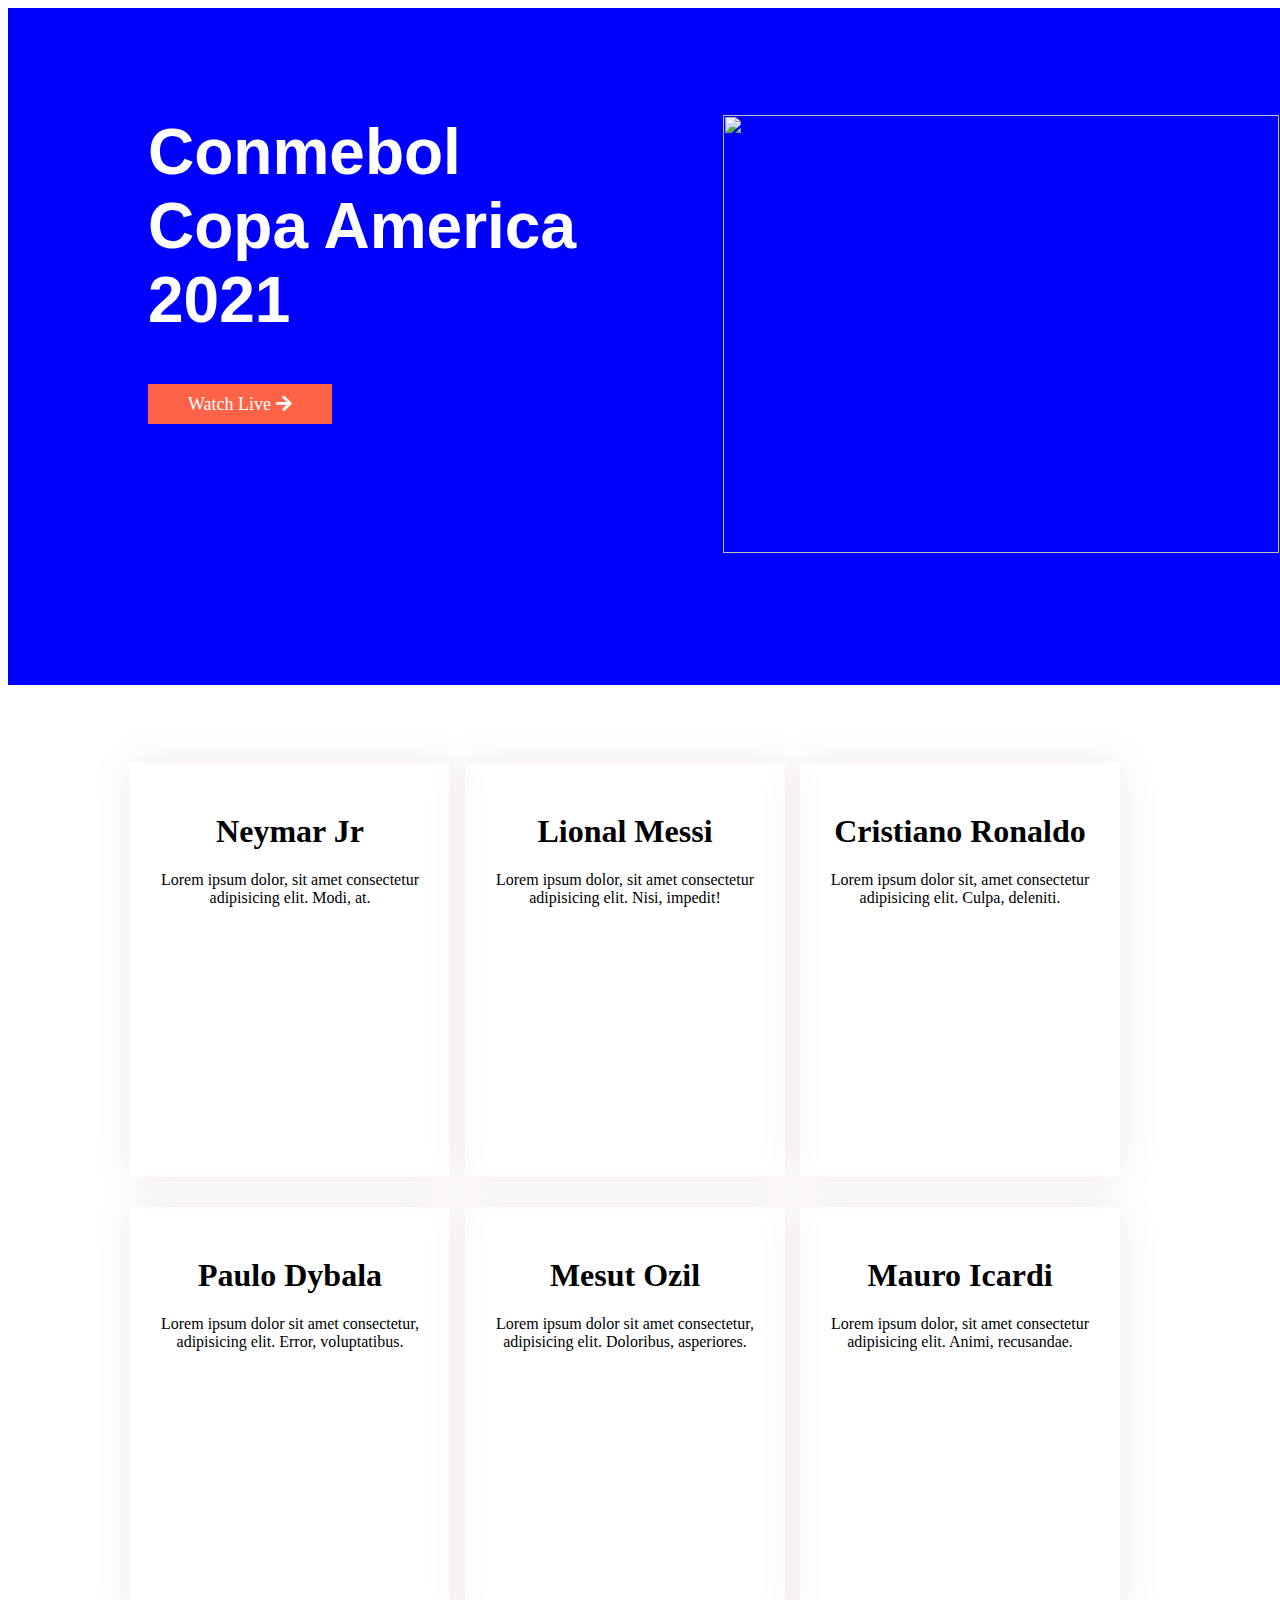
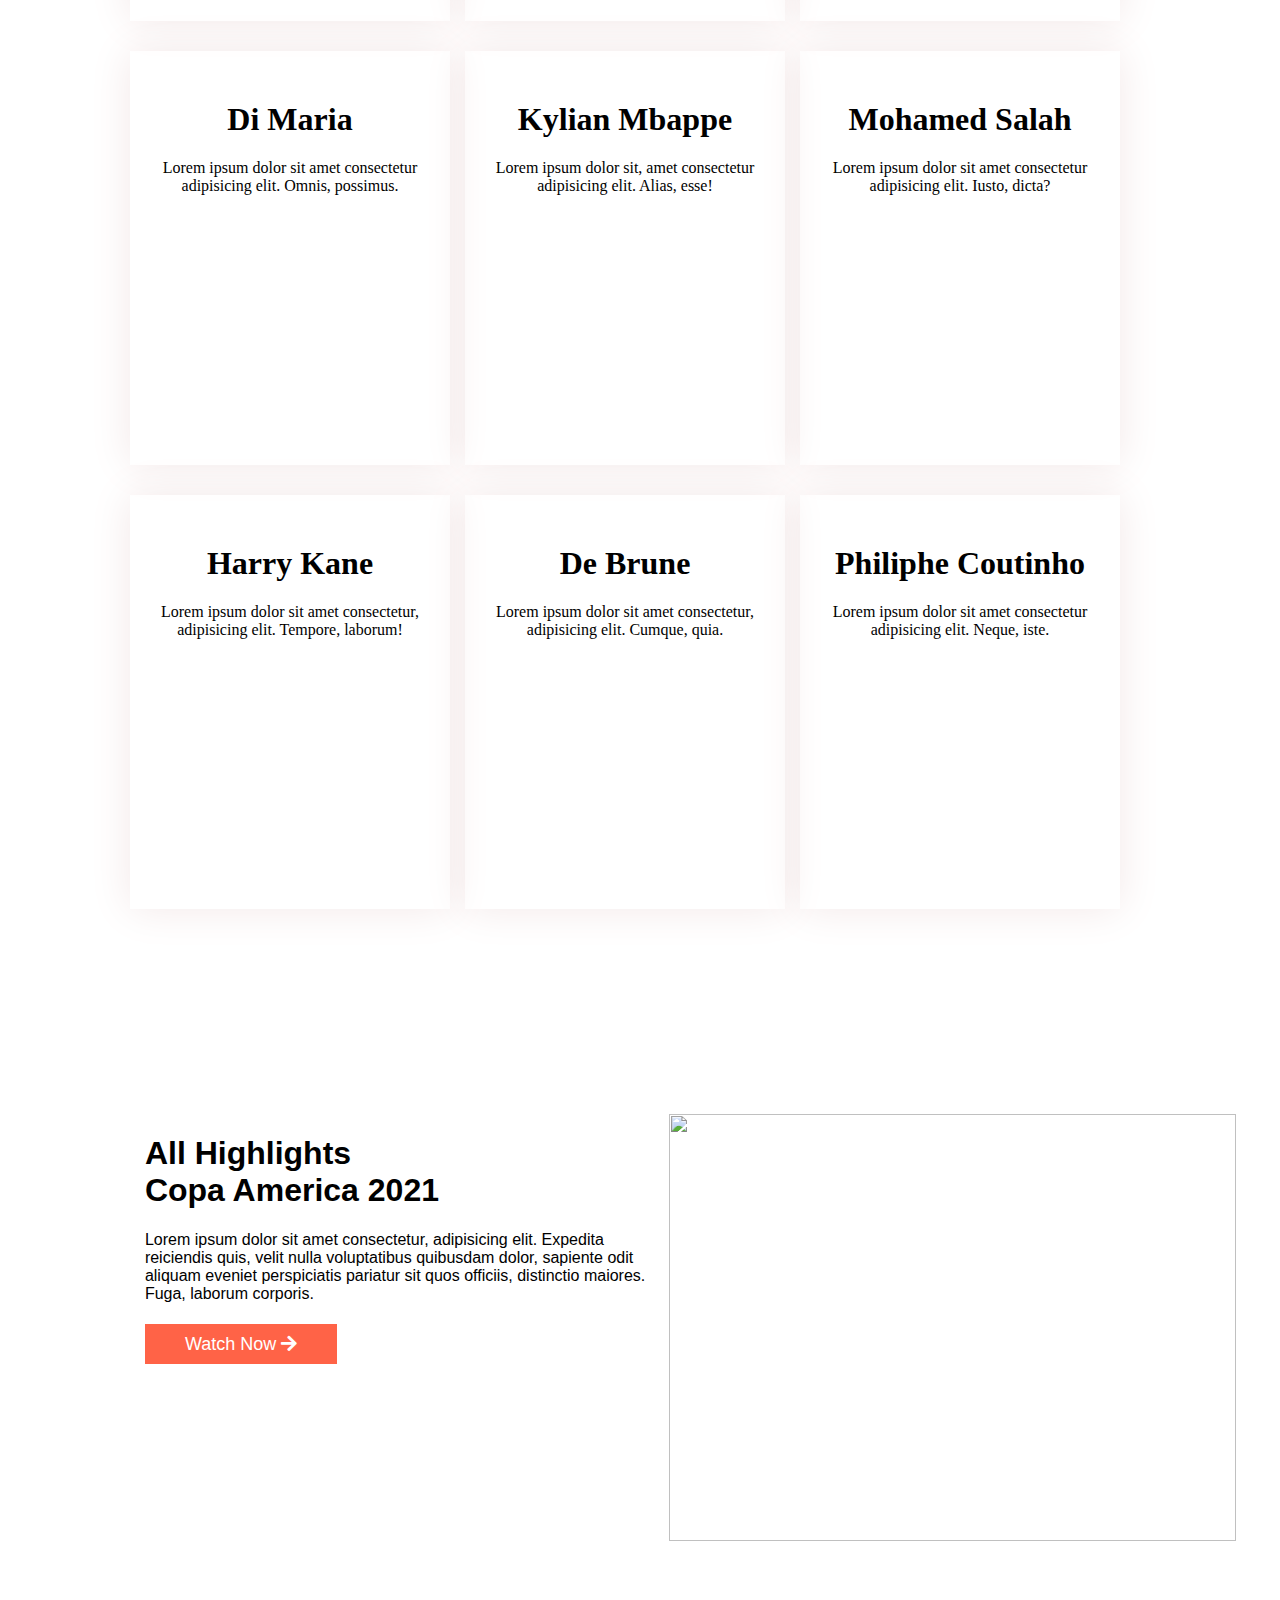
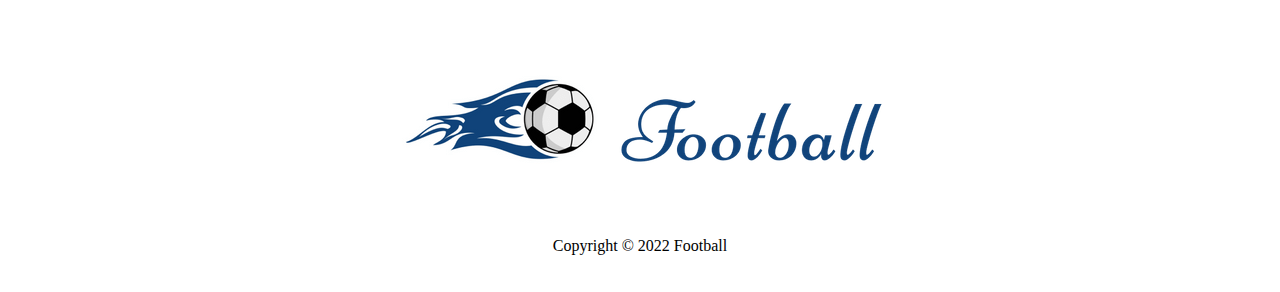
==== Index.html @ 779f8943 "first-assignment" ====
<!DOCTYPE html>
<html lang="en">

<head>
    <meta charset="UTF-8">
    <meta http-equiv="X-UA-Compatible" content="IE=edge">
    <meta name="viewport" content="width=device-width, initial-scale=1.0">
    <title>second-assignment</title>
    <link rel="stylesheet" href="https://cdnjs.cloudflare.com/ajax/libs/font-awesome/5.15.3/css/all.min.css">
    <link rel="stylesheet" href="style.css">
</head>

<body>
    <!-- header start -->
    <header>


    </header>
    <!-- header end -->
    <main>
        <section class="start-container">
            <div class="header">
                <div class="copa-text">
                    <h1 class="text-size">Conmebol <br> Copa America <br> 2021</h1>
                    <a class="watch-button" href="">Watch Live <i class="fas fa-arrow-right"></i></a>
                </div>
                <div class="banner">
                    <img src="images/banner.png" alt="">
                </div>

            </div>

        </section>
        <!-- players dtails start -->
        <section class="players-container">
            <div class="players-details">
                <div class="players">
                    <div class="player"><img src="images/players/player-1.png" alt="">
                        <div class="player-content">
                            <h1>Neymar Jr</h1>
                            <p>Lorem ipsum dolor, sit amet consectetur adipisicing elit. Modi, at.</p>

                        </div>
                    </div>
                    <div class="player"><img src="images/players/player-2.png" alt="">
                        <div class="player-content">
                            <h1>Lional Messi</h1>
                            <p>Lorem ipsum dolor, sit amet consectetur adipisicing elit. Nisi, impedit!</p>
                        </div>
                    </div>
                    <div class="player"><img src="images/players/player-3.png" alt="">
                        <div class="player-content">
                            <h1>Cristiano Ronaldo</h1>
                            <p>Lorem ipsum dolor sit, amet consectetur adipisicing elit. Culpa, deleniti.</p>
                        </div>
                    </div>
                    <div class="player"><img src="images/players/player-4.png" alt="">
                        <div class="player-contant">
                            <h1>Paulo Dybala</h1>
                            <p>Lorem ipsum dolor sit amet consectetur, adipisicing elit. Error, voluptatibus.

                            </p>
                        </div>
                    </div>
                    <div class="player"><img src="images/players/player-5.png" alt="">
                        <div class="player-content">
                            <h1>Mesut Ozil</h1>
                            <p>Lorem ipsum dolor sit amet consectetur, adipisicing elit. Doloribus, asperiores.</p>
                        </div>
                    </div>
                    <div class="player"><img src="images/players/player-6.png" alt="">
                        <div class="player-content">
                            <h1>Mauro Icardi</h1>
                            <p>Lorem ipsum dolor, sit amet consectetur adipisicing elit. Animi, recusandae.</p>
                        </div>
                    </div>
                    <div class="player"><img src="images/players/player-7.png" alt="">
                        <div class="player-content">
                            <h1>Di Maria</h1>
                            <p>Lorem ipsum dolor sit amet consectetur adipisicing elit. Omnis, possimus.</p>
                        </div>
                    </div>
                    <div class="player"><img src="images/players/player-8.png" alt="">
                        <div class="player-content">
                            <h1>Kylian Mbappe</h1>
                            <p>Lorem ipsum dolor sit, amet consectetur adipisicing elit. Alias, esse!</p>
                        </div>
                    </div>
                    <div class="player"><img src="images/players/player-9.png" alt="">
                        <div class="player-content">
                            <h1>Mohamed Salah</h1>
                            <p>Lorem ipsum dolor sit amet consectetur adipisicing elit. Iusto, dicta?</p>
                        </div>
                    </div>
                    <div class="player"><img src="images/players/player-10.png" alt="">
                        <div class="player-content">
                            <h1>Harry Kane</h1>
                            <p>Lorem ipsum dolor sit amet consectetur, adipisicing elit. Tempore, laborum!</p>
                        </div>
                    </div>
                    <div class="player"><img src="images/players/player-11.png" alt="">
                        <div class="player-content">
                            <div class="player-content">
                                <h1>De Brune</h1>
                                <p>Lorem ipsum dolor sit amet consectetur, adipisicing elit. Cumque, quia.</p>
                            </div>
                        </div>
                    </div>
                    <div class="player"><img src="images/players/player-12.png" alt="">
                        <div class="player-content">
                            <h1>Philiphe Coutinho</h1>
                            <p>Lorem ipsum dolor sit amet consectetur adipisicing elit. Neque, iste.</p>
                        </div>
                    </div>
                </div>
            </div>

        </section>
        <section copa-container>
            <div class="highlights">
                <div class="all-highlights">
                    <h1 class="font-size">
                        All Highlights <br> Copa America 2021
                    </h1>
                    <p>Lorem ipsum dolor sit amet consectetur, adipisicing elit. Expedita reiciendis quis, velit nulla
                        voluptatibus quibusdam dolor, sapiente odit aliquam eveniet perspiciatis pariatur sit quos
                        officiis, distinctio maiores. Fuga, laborum corporis.</p>

                    <a class="watch-button" target="blank" href="">Watch Now <i class="fas fa-arrow-right"></i></a>





                </div>
                <div class="cover">
                    <img src="images/match.png" alt="">
                </div>
            </div>
        </section>


    </main>
    <footer>
        <section class="container">
            <div class="footer-menu">
                <!-- logo images  -->
                <div class="logo-img">
                    <img src="images/Logo2.png" alt="">

                </div>
                <div class="social">
                    <img src="images/Social Icons/Instagram.png" alt="">
                    <img src="images/Social Icons/Dribbble.png" alt="">
                    <img src="images/Social Icons/Twitter.png" alt="">
                    <img src="images/Social Icons/Youtube.png" alt="">
                </div>
                <div>
                    <p>Copyright © 2022 Football</p>
                </div>
            </div>


        </section>
    </footer>


</body>

</html>
---- style.css ----
/* conmebol copa america 2021  */
.start-container{
    width: 1404px;
    height: 677px;
    background-color: blue;
    
}
.header{
    width: 1149px;
    height: 456px;
    display: grid;
    grid-template-columns: repeat(2, 1fr);
    align-items: center;
    margin-left: 140px;
    margin-right: 160px;
    
    
}
.text-size{
    font-family: 'Poppins', sans-serif;
    font-size: 4em;
    font-weight: 700;
    color: white;
    
}

.banner img{
    width: 556px;
    height: 438px;
    position: relative;
    right: 135;
    top: 100px;
    

}
/* players details style  */


.players-container{
    display: flex;
    justify-content: center;
    
}
.players-details{
    display: flex;
    align-items: flex-start;
    min-width: 1050px;
    margin: 5%;

}

.players{
    display: grid;
    grid-template-columns: repeat(3, 1fr);
    grid-row-gap: 30px;
    flex-direction: row;
    padding: 15px;
    
    
}
.player img{
    width: 100%;
    align-items: center;
    
    
    
}
.player{
    box-shadow: 0px 0px 40px  rgb(243, 232, 232);
    width: 300px;
    height: 394px;
    text-align: center;
    align-items: center;
    padding: 10px;
    border: 5%;
    margin-right: 15px;
    
}
.copa-container{
    width: 1102px;
    height: 427px;
}
.highlights{
    display: grid;
    grid-template-columns: repeat(2, 1fr);
    margin-left: 10%;
    width: 1102px;
    margin: 10%;
    
    
}
@import url('https://fonts.googleapis.com/css2?family=Poppins:wght@900&display=swap');
.all-highlights{
    margin-left: 2%;
    font-family: 'Poppins', sans-serif;
    
}
.font-size{
    font-size: 2em;
}
.cover img{
    width: 567px;
    height: 427px;
    align-items: center;
    margin-left: 10px;
}
.watch-button{
    text-decoration: none;
    color: white;
    background-color: tomato;
    padding: 10px 40px;
    font-size: large;
    margin-bottom:  2%;
    position: relative;
    top: 15px;
}
.container{
    width: 484px;
    height: 213px;
}
footer{
    display: flex;
    justify-content: center;
    align-items: center;
}
.footer-menu{
    align-items: center;
    display: flex;
    flex-direction: column;
    justify-content: center;
}
.logo-img{
    width: 484px;
    height: 110px;
    
    
}
.social{
    display: flex;
    justify-content: center;
    align-items: center;
    margin: 20px;
}
.social img{
   
    margin-right: 10px;  
    width: 50px;
    
}
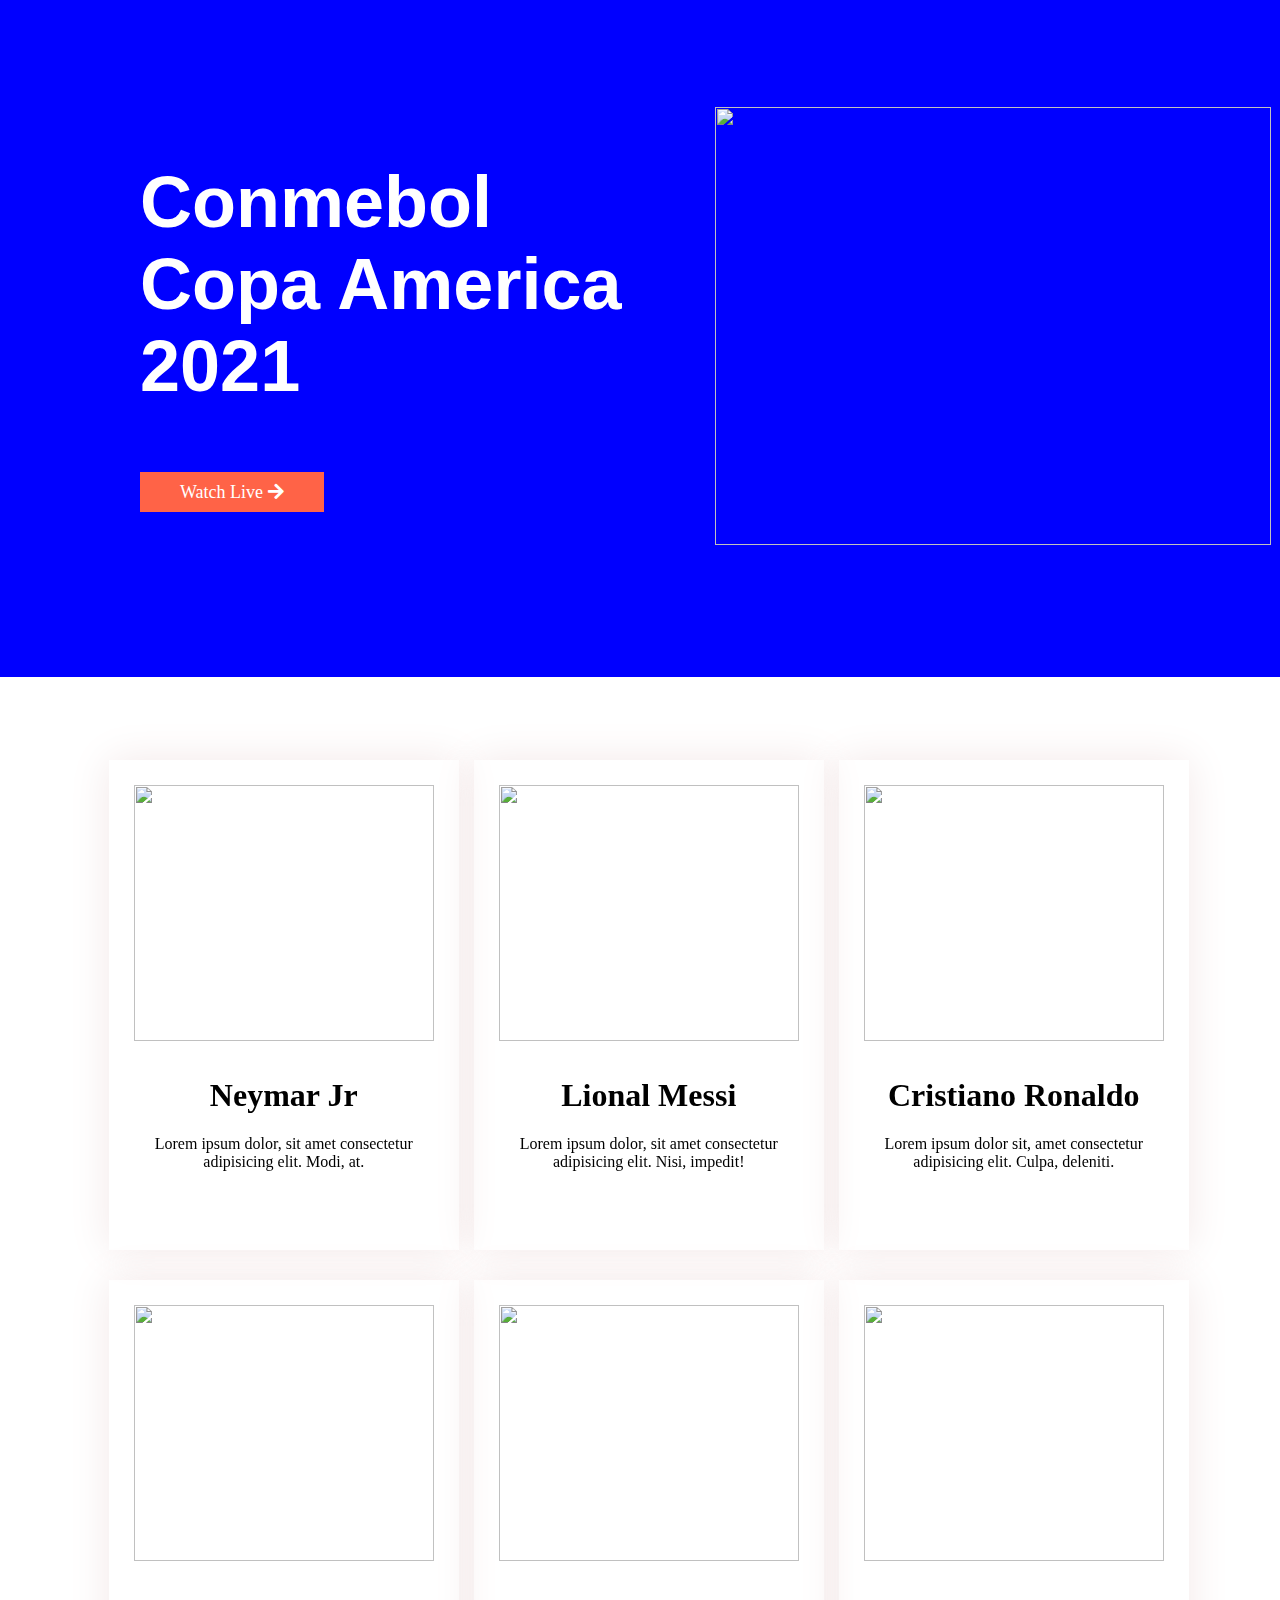
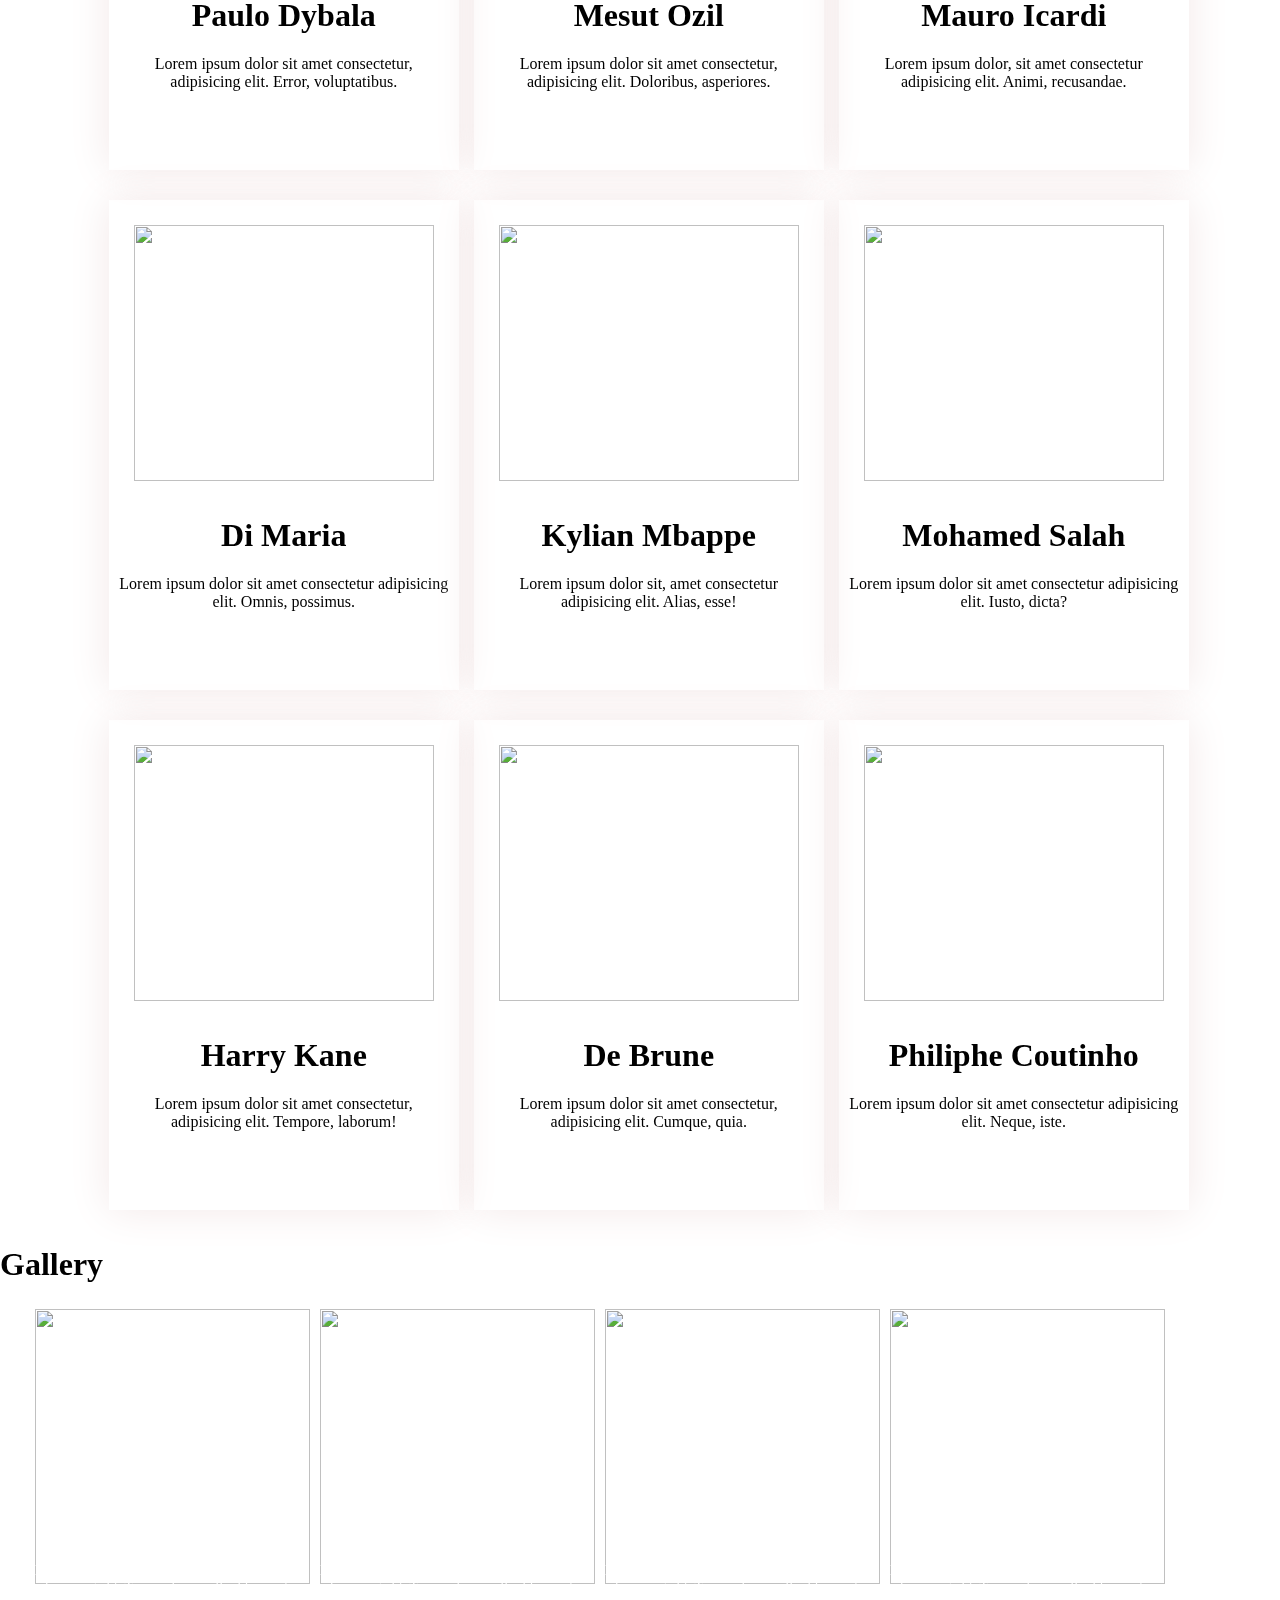
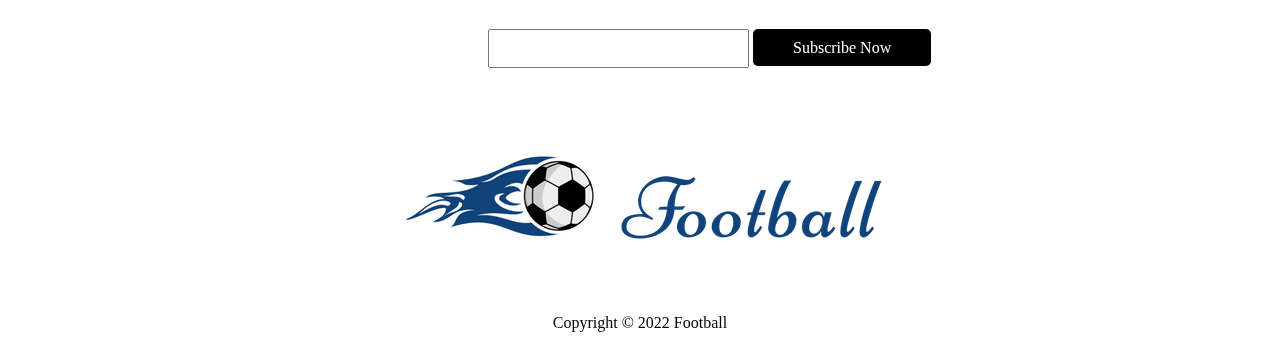
==== commit 33c64b21: "first-assignment" ====
--- a/Index.html
+++ b/Index.html
@@ -116,32 +116,100 @@
             </div>
 
         </section>
-        <section copa-container>
-            <div class="highlights">
-                <div class="all-highlights">
-                    <h1 class="font-size">
-                        All Highlights <br> Copa America 2021
-                    </h1>
-                    <p>Lorem ipsum dolor sit amet consectetur, adipisicing elit. Expedita reiciendis quis, velit nulla
-                        voluptatibus quibusdam dolor, sapiente odit aliquam eveniet perspiciatis pariatur sit quos
-                        officiis, distinctio maiores. Fuga, laborum corporis.</p>
-
-                    <a class="watch-button" target="blank" href="">Watch Now <i class="fas fa-arrow-right"></i></a>
-
-
-
-
-
-                </div>
-                <div class="cover">
-                    <img src="images/match.png" alt="">
-                </div>
-            </div>
-        </section>
+
+        <section>
+            <h1 class="gallery">Gallery</h1>
+            <div class="containerr">
+                <div class="box">
+                    <div class="imgbx">
+                        <img src="images/match.png" alt="">
+                    </div>
+
+                    <div class="content">
+                        <div>
+                            <h2>Image Title</h2>
+                            <p>Lorem ipsum dolor sit amet consectetur adipisicing elit. Temporibus ex illo, libero vitae
+                                minima commodi deleniti tempora. Amet esse sapiente nesciunt illum dolore obcaecati
+                                expedita
+                                iusto, exercitationem, similique cum laboriosam!</p>
+                        </div>
+
+
+                    </div>
+                </div>
+                <div class="box">
+                    <div class="imgbx">
+                        <img src="images/OIF.jpg" alt="">
+                    </div>
+                    <div class="content">
+
+                        <div>
+                            <h2>Image Title</h2>
+                            <p>Lorem ipsum dolor sit amet consectetur adipisicing elit. Temporibus ex illo, libero vitae
+                                minima commodi deleniti tempora. Amet esse sapiente nesciunt illum dolore obcaecati
+                                expedita
+                                iusto, exercitationem, similique cum laboriosam!</p>
+                        </div>
+                    </div>
+                </div>
+                <div class="box">
+                    <div class="imgbx">
+                        <img src="images/OIP (1).jpg" alt="">
+                    </div>
+                    <div class="content">
+
+                        <div>
+                            <h2>Image Title</h2>
+                            <p>Lorem ipsum dolor sit amet consectetur adipisicing elit. Temporibus ex illo, libero vitae
+                                minima commodi deleniti tempora. Amet esse sapiente nesciunt illum dolore obcaecati
+                                expedita
+                                iusto, exercitationem, similique cum laboriosam!</p>
+                        </div>
+                    </div>
+                </div>
+                <div class="box">
+                    <div class="imgbx">
+                        <img src="images/OIP.jpg" alt="">
+                    </div>
+                    <div class="content">
+
+                        <div>
+                            <h2>Image Title</h2>
+                            <p>Lorem ipsum dolor sit amet consectetur adipisicing elit. Temporibus ex illo, libero vitae
+                                minima commodi deleniti tempora. Amet esse sapiente nesciunt illum dolore obcaecati
+                                expedita
+                                iusto, exercitationem, similique cum laboriosam!</p>
+                        </div>
+                    </div>
+                </div>
+            </div>
+        </section>
+
+
+        <section class="subscriber">
+            <div class="sub">
+                <div class="newsletter">
+                    <input class="email" type="email" name="Your Email" id="email">
+                    <a class="subs-button" href="">Subscribe Now</a>
+                </div>
+            </div>
+
+        </section>
+
+
+
+
 
 
     </main>
+
+
+
+
+
     <footer>
+
+
         <section class="container">
             <div class="footer-menu">
                 <!-- logo images  -->
@@ -161,10 +229,14 @@
             </div>
 
 
+
         </section>
     </footer>
 
 
+
+
+
 </body>
 
 </html>--- a/style.css
+++ b/style.css
@@ -1,8 +1,14 @@
+body{
+    margin: 0 0;
+    padding: 0 0;
+}
 /* conmebol copa america 2021  */
 .start-container{
     width: 1404px;
     height: 677px;
     background-color: blue;
+    margin-top: 0px;
+    margin-left: 0px;
     
 }
 .header{
@@ -16,9 +22,13 @@
     
     
 }
+.copa-text{
+    width: 485px;
+    height: 230px;
+}
 .text-size{
     font-family: 'Poppins', sans-serif;
-    font-size: 4em;
+    font-size: 4.5em;
     font-weight: 700;
     color: white;
     
@@ -39,13 +49,16 @@
 .players-container{
     display: flex;
     justify-content: center;
+    width: 1050px;
+    margin-top: 15px;
+
     
 }
 .players-details{
     display: flex;
     align-items: flex-start;
-    min-width: 1050px;
-    margin: 5%;
+    margin-left: 25%;
+    margin-top: 5%;
 
 }
 
@@ -55,20 +68,22 @@
     grid-row-gap: 30px;
     flex-direction: row;
     padding: 15px;
+    margin: 0px;
     
     
 }
 .player img{
-    width: 100%;
-    align-items: center;
+    width: 300px;
+    height: 256px;
+    padding: 15px;
     
     
     
 }
 .player{
     box-shadow: 0px 0px 40px  rgb(243, 232, 232);
-    width: 300px;
-    height: 394px;
+    width: 330px;
+    height: 470px;
     text-align: center;
     align-items: center;
     padding: 10px;
@@ -79,12 +94,14 @@
 .copa-container{
     width: 1102px;
     height: 427px;
+    
+    
+    
 }
 .highlights{
     display: grid;
     grid-template-columns: repeat(2, 1fr);
     margin-left: 10%;
-    width: 1102px;
     margin: 10%;
     
     
@@ -96,13 +113,14 @@
     
 }
 .font-size{
-    font-size: 2em;
+    font-size: 4em;
 }
 .cover img{
-    width: 567px;
-    height: 427px;
-    align-items: center;
-    margin-left: 10px;
+    width: 430px;
+    height: 400px;
+    margin-left: 50%;
+    margin-top: 10%;
+    
 }
 .watch-button{
     text-decoration: none;
@@ -112,22 +130,163 @@
     font-size: large;
     margin-bottom:  2%;
     position: relative;
-    top: 15px;
-}
-.container{
+    top: 27px;
+    width: 50px;
+    height: 10px;
+}
+/* .container{
     width: 484px;
-    height: 213px;
-}
+    height: 213px; */
+}
+.gallery{
+    text-align: center;
+    font-weight: 700;
+    font-size: 3em;
+}
+.containerr{
+    position: relative;
+    width: 1200px;
+    display: flex;
+    flex-wrap: wrap;
+    justify-content: center;
+    align-items: center;
+
+}
+.box{
+     display: flex;
+     justify-content: center;
+     align-items: center;
+     margin: 5px;
+
+    
+}
+.containerr .box{
+    position: relative;
+    width: 275px;
+    height: 275px;
+    overflow: hidden;
+    transition: 0.5s;
+    
+}
+.containerr .box:hover{
+    z-index: 1;
+    transform: scale(1.25);
+    box-shadow: 0 25px 40px rgba(0,0,0,.5);
+}
+.containerr .box .imgbx{
+    position: absolute;
+    top: 0;
+    left: 0;
+    width: 100%;
+    height: 100%;
+}
+.containerr .box .imgbx:before{
+    content: '';
+    position: absolute;
+    top: 0;
+    left: 0;
+    width: 100%;
+    height: 100%;
+    z-index: 1;
+    background: linear-gradient(180deg,#f00,#000); 
+    mix-blend-mode: multiply;
+    opacity: 0; 
+    transition: 0.5s;
+
+}
+.containerr .box:hover .imgbx::before{
+    opacity: 1;
+}
+.containerr .box .imgbx img{
+    position: absolute;
+    top: 0;
+    left: 0;
+    width: 100%;
+    height: 100%;
+    object-fit: cover;
+}
+
+.containerr .box .content{
+    position: absolute;
+    top: 0;
+    left: 0;
+    width: 100%;
+    height: 100%;
+    z-index: 2;
+    display: flex;
+    /* padding: 20px; */
+    /* align-items: flex-end; */
+}
+.containerr .box .content h2{
+    color: #fff;
+    transition: 0.5s;
+    text-transform: uppercase;
+    margin-bottom: 5px;
+    font-size: 20px;
+    transform: translateY(200px);
+    margin-left: 20%;
+
+
+}
+.containerr .box:hover .content h2{
+    transform: translateY(0px) ;
+    transition-delay: 0.6s;
+
+}
+
+.containerr .box .content p{
+    color: #fff;
+    transform: translateY(200px);
+    transition: 0.5s;
+    font-size: 14px;
+    align-items: center;
+    margin-right: 0px;
+
+    
+
+}
+.containerr .box:hover .content p{
+    transform: translateY(0);
+    transition-delay: 0.7s;
+    margin-right: 0px;
+    
+
+}
+.sub{
+    position: relative;
+    
+}
+.email{
+    padding: 10px 40px;
+}
+.newsletter{
+    
+    margin-left: 35%;
+    padding: 40px;
+}
+.subs-button{
+    text-decoration: none;
+    color: white;
+    background-color: black;
+    padding: 10px 40px;
+    border-radius: 5px;
+}
+
+
+
+
 footer{
     display: flex;
     justify-content: center;
     align-items: center;
+    margin-top: 40px;
 }
 .footer-menu{
     align-items: center;
     display: flex;
     flex-direction: column;
     justify-content: center;
+    
 }
 .logo-img{
     width: 484px;
@@ -147,4 +306,79 @@
     width: 50px;
     
 }
-
+/* ----------------
+     Media Queries
+   ----------------- */
+   /* Mobile Device */
+   @media only screen and (max-width:688px) {
+       body{
+           width: 1440px;
+           height: 100%;
+           /* margin-left: 130%; */
+           
+       }
+       .start-container{
+           height: 1000px;
+           width: 100%;
+           font-size: 7px;
+       }
+       .players-container{
+           margin: 0px;
+          
+
+      
+      
+
+       }
+       .banner img{
+           position: absolute;
+           top: 60%;
+           left: 5%;
+           width: 90% ;
+           height: 50%;
+           
+           
+       }
+       .containerr{
+           
+           display: grid;
+           grid-template-columns: repeat(1, 1fr);
+           padding-left: 285px;
+       }
+       .players{
+           grid-template-columns: repeat(1, 1fr);
+           /* margin-left: 35px; */
+           margin-right: 100px;
+       }
+       .players-details{
+           margin: 0px;
+          
+           
+
+       }
+       .gallery{
+           text-align: center;
+           margin-right: 40%;
+       }
+      .sub{
+           
+          text-align: center;
+       }
+       .newsletter{
+           margin: 0px;
+           margin-right: 40%
+       }
+       .email{
+           /* margin-right: 10%; */
+       }
+      .footer-menu{
+           
+           margin-right: 140%;
+       }
+     
+       
+       /* .start-container .copa-container .container .containerr .subscriber {
+           display: none;
+       } */
+       
+   }
